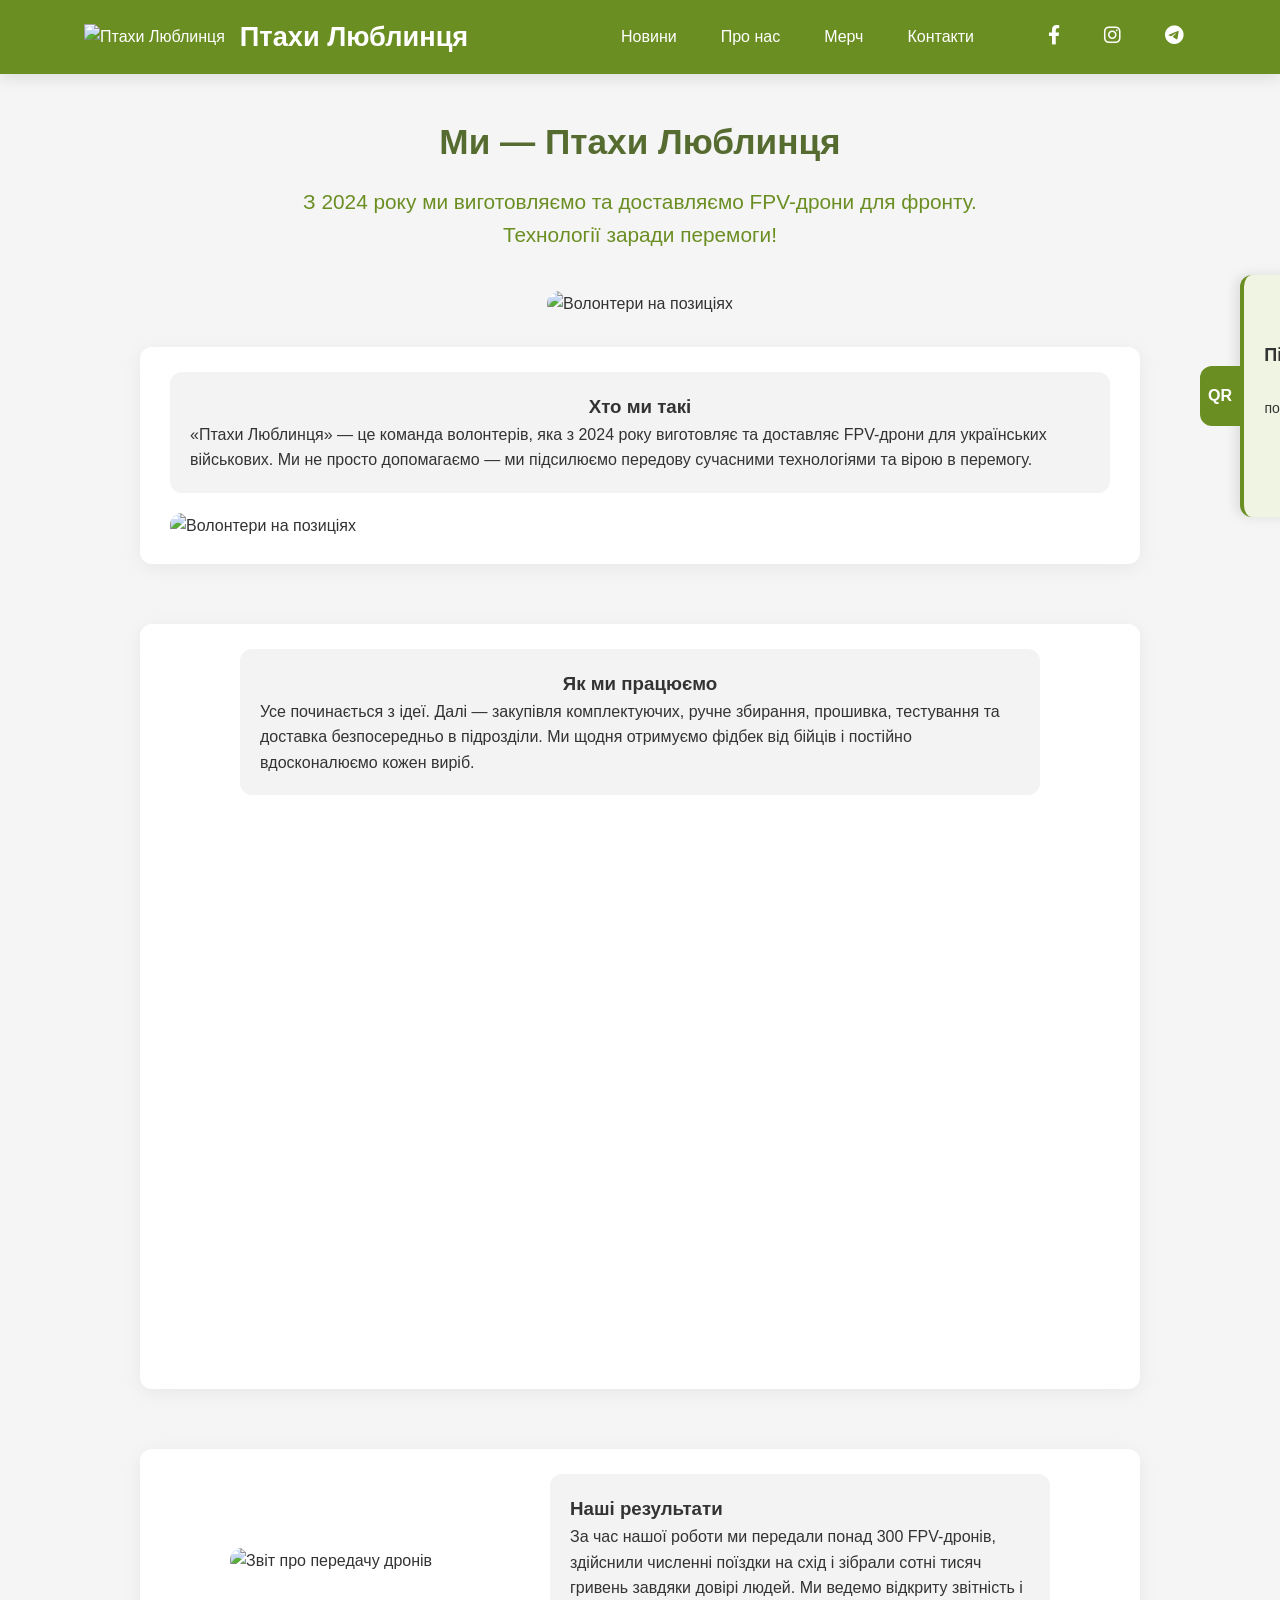
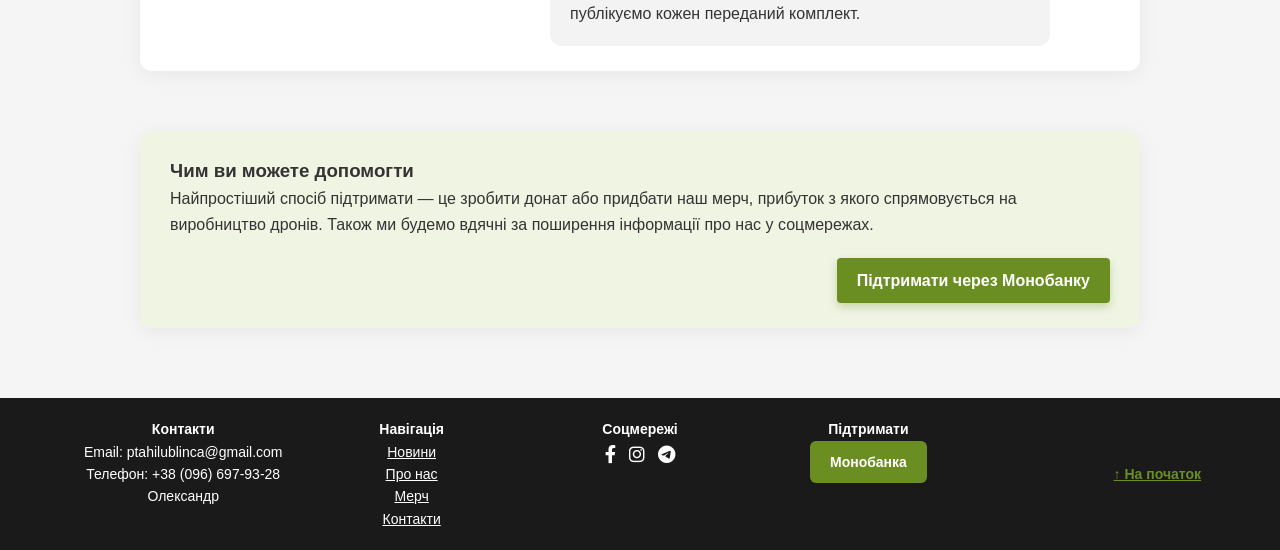
==== index.html @ 3c6cef3c "Add files via upload" ====
<!DOCTYPE html>
<html lang="uk">

<head>
  <meta charset="UTF-8">
  <meta name="viewport" content="width=device-width, initial-scale=1.0">
  <title>Птахи Люблинця - Волонтерська організація</title>
  <link rel="stylesheet" href="styles.css">
  <link rel="stylesheet" href="https://cdnjs.cloudflare.com/ajax/libs/font-awesome/6.0.0-beta3/css/all.min.css">
  <style>
    .donate-button {
      display: inline-block;
      background-color: #6b8e23;
      color: #fff;
      padding: 10px 20px;
      border-radius: 6px;
      text-decoration: none;
      font-weight: bold;
      transition: background-color 0.3s;
    }

    .donate-button:hover {
      background-color: #556b2f;
      ;
    }
  </style>
</head>

<body id="top">

  <header>
    <div class="container">

      <div class="logo">
        <a href="index.html"><img src="Images/шеврон-removebg-preview.png" alt="Птахи Люблинця"></a>
        <a href="index.html"><h1>Птахи Люблинця</h1></a>
      </div>
      <button class="burger" id="burger" aria-label="Меню" aria-expanded="false">
        <span></span><span></span><span></span>
      </button>
      <nav id="main-nav">
        <ul class="nav-links">
          <li><a href="index.html">Новини</a></li>
          <li><a href="about.html">Про нас</a></li>
          <li><a href="merch.html">Мерч</a></li>
          <li><a href="contacts.php">Контакти</a></li>
        </ul>
        <ul class="social-links">
          <li><a href="https://www.facebook.com/profile.php?id=61558131549424" target="_blank"><i
                class="fab fa-facebook-f"></i></a></li>
          <li><a href="https://www.instagram.com/ptah_lub?utm_source=ig_web_button_share_sheet&igsh=ZDNlZDc0MzIxNw=="
              target="_blank"><i class="fab fa-instagram"></i></a></li>
          <li><a href="https://t.me/ptahu_lub" target="_blank"><i class="fab fa-telegram-plane"></i></a></li>
        </ul>
      </nav>
    </div>
  </header>

  <section class="merch-hero">
    <h2>Ми — Птахи Люблинця</h2>
    <p>З 2024 року ми виготовляємо та доставляємо FPV-дрони для фронту. <br> Технології заради перемоги!</p>
  </section>
  <img src="Images/Всі разом.JPG" alt="Волонтери на позиціях" class="hero-img"
    style="display: block; max-width: 60%; height: auto; border-radius: 20px; margin-left: auto; margin-right: auto;">

  <div class="qr-banner-wide">
    <img src="Images/ptahilublinca.png" alt="QR код на LinkTree">
    <div class="qr-text">
      <h3>Підтримай Птахів Люблинця</h3>
      <p>Скануй QR-код або перейди за посиланням, щоб доєднатися до нашої спільноти.</p>
      <a href="https://linktr.ee/ptahilublinca" target="_blank" class="donate-button">Доєднатися</a>
    </div>
  </div>

  <div class="section-block" style="display: flex; align-items: center; gap: 20px;">
    <div class="text-block"
      style="flex: 1; display: flex; flex-direction: column; align-items: center; background-color: #f3f3f3; padding: 20px; border-radius: 12px;">
      <h3>Хто ми такі</h3>
      <p>«Птахи Люблинця» — це команда волонтерів, яка з 2024 року виготовляє та доставляє FPV-дрони для українських
        військових. Ми не просто допомагаємо — ми підсилюємо передову сучасними технологіями та вірою в перемогу.</p>
    </div>
    <img src="Images/DSC03865.jpg" alt="Волонтери на позиціях"
      style="max-width: 100%; height: auto; border-radius: 12px;">
  </div>


  <div class="section-block" style="display: flex; flex-direction: column; align-items: center; gap: 20px;">
    <div class="text-block"
      style="flex: 1; display: flex; flex-direction: column; align-items: center; background-color: #f3f3f3; padding: 20px; border-radius: 12px; max-width: 800px;">
      <h3>Як ми працюємо</h3>
      <p>Усе починається з ідеї. Далі — закупівля комплектуючих, ручне збирання, прошивка, тестування та доставка
        безпосередньо в підрозділи. Ми щодня отримуємо фідбек від бійців і постійно вдосконалюємо кожен виріб.</p>
    </div>
    <div class="video-wrapper" style="width: 100%; max-width: 800px;">
      <iframe width="100%" height="450" src="https://www.youtube.com/embed/M02qkyP3b8o" frameborder="0" allowfullscreen
        style="border-radius: 12px;"></iframe>
    </div>
  </div>


  <div class="section-block"
    style="display: flex; flex-wrap: wrap; align-items: center; justify-content: center; gap: 20px;">
    <img src="Images/Поїздка.jpg" alt="Звіт про передачу дронів"
      style="max-width: 300px; width: 100%; border-radius: 12px;">

    <div class="text-block" style="background-color: #f3f3f3; padding: 20px; border-radius: 12px; max-width: 500px;">
      <h3>Наші результати</h3>
      <p>За час нашої роботи ми передали понад 300 FPV-дронів, здійснили численні поїздки на схід і зібрали сотні тисяч
        гривень завдяки довірі людей. Ми ведемо відкриту звітність і публікуємо кожен переданий комплект.</p>
    </div>
  </div>


  <div class="section-block alternate-bg support-block">
    <div class="support-content">
      <div class="support-text">
        <h3>Чим ви можете допомогти</h3>
        <p>Найпростіший спосіб підтримати — це зробити донат або придбати наш мерч, прибуток з якого спрямовується на
          виробництво дронів. Також ми будемо вдячні за поширення інформації про нас у соцмережах.</p>
      </div>
      <div class="support-button">
        <a href="https://send.monobank.ua/jar/6HAFGo7Q5H" class="more-button" target="_blank">Підтримати через
          Монобанку</a>
      </div>
    </div>
  </div>


  <footer style="background-color: #1a1a1a; color: white; padding: 20px 0; text-align: center;">
    <div class="container"
      style="display: flex; flex-wrap: wrap; justify-content: space-between; gap: 20px; align-items: flex-start; font-size: 14px;">

      <div style="flex: 1; min-width: 180px;">
        <h4>Контакти</h4>
        <p>Email: ptahilublinca@gmail.com</p>
        <p>Телефон: +38 (096) 697-93-28</p>
        <p>Олександр</p>
      </div>

      <div style="flex: 1; min-width: 150px;">
        <h4>Навігація</h4>
        <ul style="list-style: none; padding: 0;">
          <li><a href="index.html" style="color: white;">Новини</a></li>
          <li><a href="about.html" style="color: white;">Про нас</a></li>
          <li><a href="merch.html" style="color: white;">Мерч</a></li>
          <li><a href="contacts.php" style="color: white;">Контакти</a></li>
        </ul>
      </div>

      <div style="flex: 1; min-width: 150px;">
        <h4>Соцмережі</h4>
        <div style="font-size: 18px;">
          <a href="https://www.facebook.com/profile.php?id=61558131549424" target="_blank"
            style="color: white; margin-right: 8px;"><i class="fab fa-facebook-f"></i></a>
          <a href="https://www.instagram.com/ptah_lub?utm_source=ig_web_button_share_sheet&igsh=ZDNlZDc0MzIxNw=="
            target="_blank" style="color: white; margin-right: 8px;"><i class="fab fa-instagram"></i></a>
          <a href="https://t.me/ptahu_lub" target="_blank" style="color: white;"><i
              class="fab fa-telegram-plane"></i></a>
        </div>
      </div>

      <div style="flex: 1; min-width: 150px;">
        <h4>Підтримати</h4>
        <a href="https://send.monobank.ua/jar/6HAFGo7Q5H" target="_blank" class="donate-button"
          style="font-size: 14px;">Монобанка</a>
      </div>

      <div style="flex: 1; min-width: 150px; text-align: right; align-self: center;">
        <a href="#top" style="color: #6b8e23; font-weight: bold; text-decoration: underline;">↑ На початок</a>
      </div>
    </div>

  </footer>

  <!-- QR FAB + Bottom Sheet (мобільні пристрої) -->
  <button class="qr-fab" id="qr-fab" aria-label="Підтримати — QR-код">
    <i class="fas fa-qrcode"></i>
  </button>

  <div class="qr-overlay" id="qr-overlay"></div>

  <div class="qr-sheet" id="qr-sheet">
    <div class="qr-sheet__handle"></div>
    <button class="qr-sheet__close" id="qr-close" aria-label="Закрити">&#215;</button>
    <img src="Images/ptahilublinca.png" alt="QR-код Птахи Люблинця">
    <h3>Підтримай Птахів Люблинця</h3>
    <p>Скануй QR-код або перейди за посиланням, щоб доєднатися до нашої спільноти.</p>
    <a href="https://linktr.ee/ptahilublinca" target="_blank" class="donate-button">Доєднатися</a>
  </div>

</body>

</html>

<script>
  // Intersection Observer для анімацій секцій
  const sections = document.querySelectorAll('.section-block');
  const observer = new IntersectionObserver((entries) => {
    entries.forEach(entry => {
      if (entry.isIntersecting) entry.target.classList.add('visible');
    });
  }, { threshold: 0.1 });
  sections.forEach(section => observer.observe(section));

  // Sticky header
  const header = document.querySelector('header');
  window.addEventListener('scroll', () => {
    header.classList.toggle('scrolled', window.scrollY > 50);
  });

  // Бургер-меню
  const burger = document.getElementById('burger');
  const nav = document.getElementById('main-nav');
  burger.addEventListener('click', () => {
    const isOpen = nav.classList.toggle('open');
    burger.classList.toggle('open', isOpen);
    burger.setAttribute('aria-expanded', isOpen);
  });
  // Закрити меню при кліку поза межами
  document.addEventListener('click', (e) => {
    if (!header.contains(e.target)) {
      nav.classList.remove('open');
      burger.classList.remove('open');
      burger.setAttribute('aria-expanded', false);
    }
  });

  // QR Bottom Sheet
  const qrFab = document.getElementById('qr-fab');
  const qrOverlay = document.getElementById('qr-overlay');
  const qrSheet = document.getElementById('qr-sheet');
  const qrClose = document.getElementById('qr-close');

  function openQR() {
    qrOverlay.classList.add('open');
    qrSheet.classList.add('open');
    document.body.style.overflow = 'hidden';
  }

  function closeQR() {
    qrOverlay.classList.remove('open');
    qrSheet.classList.remove('open');
    document.body.style.overflow = '';
  }

  qrFab.addEventListener('click', openQR);
  qrClose.addEventListener('click', closeQR);
  qrOverlay.addEventListener('click', closeQR);
</script>
---- styles.css ----
/* ============================================================
   CSS Variables (Design Tokens)
   ============================================================ */
:root {
    --color-primary: #6b8e23;
    --color-dark: #556b2f;
    --color-light-bg: #f0f4e3;
    --color-white: #ffffff;
    --color-text: #333333;
    --color-text-muted: #555555;
    --color-border: #dddddd;
    --shadow-sm: 0 2px 5px rgba(0, 0, 0, 0.1);
    --shadow-md: 0 4px 15px rgba(0, 0, 0, 0.1);
    --shadow-lg: 0 8px 25px rgba(0, 0, 0, 0.15);
    --radius-sm: 4px;
    --radius-md: 8px;
    --radius-lg: 12px;
    --transition: 0.3s ease-in-out;
}

/* ============================================================
   Reset & Base
   ============================================================ */
*,
*::before,
*::after {
    margin: 0;
    padding: 0;
    box-sizing: border-box;
}

html {
    scroll-behavior: smooth;
}

body {
    display: flex;
    flex-direction: column;
    min-height: 100vh;
    background-color: #f5f5f5;
    color: var(--color-text);
    font-family: 'Arial', sans-serif;
    line-height: 1.6;
    font-size: 16px;
}

main {
    flex: 1 0 auto;
    padding: 20px;
}

.container {
    width: 90%;
    max-width: 1200px;
    margin: 0 auto;
    padding: 0 15px;
}

/* ============================================================
   Header & Navigation
   ============================================================ */
header {
    background-color: var(--color-primary);
    color: var(--color-white);
    padding: 15px 0;
    position: sticky;
    top: 0;
    z-index: 100;
    box-shadow: var(--shadow-md);
    transition: all var(--transition);
}

header.scrolled {
    padding: 10px 0;
    background-color: var(--color-dark);
    box-shadow: 0 3px 10px rgba(0, 0, 0, 0.2);
}

header .container {
    display: flex;
    align-items: center;
    justify-content: space-between;
    flex-wrap: wrap;
    padding: 0 20px;
}

/* Logo */
.logo {
    display: flex;
    align-items: center;
    gap: 15px;
}

.logo img {
    height: 50px;
    width: auto;
    transition: transform var(--transition);
}

.logo:hover img {
    transform: scale(1.1);
}

.logo h1 {
    font-size: 1.7rem;
    font-weight: 700;
}

/* Посилання у логотипі — без стандартного вигляду браузера */
.logo a {
    color: inherit;
    text-decoration: none;
}

.logo a:hover h1 {
    color: #cddc39;
    transition: color var(--transition);
}

/* Nav */
nav {
    display: flex;
    align-items: center;
}

.nav-links,
.social-links {
    list-style: none;
    display: flex;
    align-items: center;
}

.nav-links {
    margin-right: 30px;
    flex-wrap: wrap;
}

.nav-links li,
.social-links li {
    margin-left: 20px;
}

.nav-links a,
.social-links a {
    color: var(--color-white);
    text-decoration: none;
    font-weight: 500;
    padding: 8px 12px;
    border-radius: var(--radius-sm);
    transition: all var(--transition);
}

.nav-links a:hover {
    color: #cddc39;
    background-color: rgba(255, 255, 255, 0.2);
    transform: translateY(-3px);
}

.social-links a {
    font-size: 1.2rem;
}

.social-links a:hover {
    color: #cddc39;
    transform: scale(1.1);
}

/* Burger Menu */
.burger {
    display: none;
    flex-direction: column;
    justify-content: space-between;
    width: 28px;
    height: 20px;
    cursor: pointer;
    background: none;
    border: none;
    padding: 0;
    z-index: 200;
}

.burger span {
    display: block;
    width: 100%;
    height: 3px;
    background-color: var(--color-white);
    border-radius: 3px;
    transition: all var(--transition);
}

.burger.open span:nth-child(1) {
    transform: translateY(8.5px) rotate(45deg);
}

.burger.open span:nth-child(2) {
    opacity: 0;
}

.burger.open span:nth-child(3) {
    transform: translateY(-8.5px) rotate(-45deg);
}

/* ============================================================
   Footer
   ============================================================ */
footer {
    background-color: var(--color-dark);
    color: var(--color-white);
    text-align: center;
    padding: 20px 0;
    margin-top: 40px;
    flex-shrink: 0;
}

/* ============================================================
   Sections (shared blocks)
   ============================================================ */
.section-block {
    display: flex;
    align-items: flex-start;
    gap: 20px;
    width: 100%;
    max-width: 1000px;
    margin: 30px auto;
    padding: 25px 30px;
    border-radius: var(--radius-lg);
    background-color: var(--color-white);
    box-shadow: 0 4px 20px rgba(0, 0, 0, 0.06);
    opacity: 0;
    transform: translateY(20px);
    transition: all 0.6s ease-in-out;
    flex-wrap: wrap;
}

.section-block.visible {
    opacity: 1;
    transform: translateY(0);
}

.section-block.alternate-bg {
    background-color: var(--color-light-bg);
}

.section-block img {
    width: 100%;
    max-width: 100%;
    height: auto;
    border-radius: var(--radius-md);
}

.section-block p {
    flex: 1;
    margin-top: 0;
}

/* Video wrapper (16:9)
   position:relative обов'язковий на ВСІХ .video-wrapper,
   щоб вкладений iframe з position:absolute відображався коректно */
.video-wrapper {
    width: 100%;
    max-width: 1000px;
    margin: 20px auto 0;
    padding-bottom: 56.25%;
    position: relative;
    overflow: hidden;
    border-radius: 10px;
}

/* Розширення для відео всередині section-block */
.section-block .video-wrapper {
    flex: 1 1 100%;
}

.video-wrapper iframe {
    position: absolute;
    top: 0;
    left: 0;
    width: 100%;
    height: 100%;
    border: none;
    border-radius: 10px;
    transition: transform var(--transition), box-shadow var(--transition);
}

.video-wrapper:hover iframe {
    transform: scale(1.02);
    box-shadow: 0 10px 20px rgba(0, 0, 0, 0.25);
}

/* Анімація фотографій при наведенні (section-block, text-block) */
.section-block img,
.text-block img {
    transition: transform var(--transition), opacity var(--transition);
}

.section-block img:hover,
.text-block img:hover {
    transform: scale(1.05);
    opacity: 0.9;
}

/* Головне фото на головній сторінці */
.hero-img {
    transition: transform 0.4s ease-in-out, opacity 0.4s ease-in-out,
                box-shadow 0.4s ease-in-out;
}

.hero-img:hover {
    transform: scale(1.03);
    opacity: 0.93;
    box-shadow: 0 12px 30px rgba(0, 0, 0, 0.2);
}

/* ============================================================
   Hero blocks
   ============================================================ */
.hero-common,
.contacts-hero {
    text-align: justify;
    margin: 40px 0;
}

.hero-common h2,
.contacts-hero h2 {
    font-size: 2rem;
    color: var(--color-dark);
    margin-bottom: 10px;
    transition: all 0.4s ease;
}

.contacts-hero:hover h2 {
    transform: scale(1.02);
    text-shadow: 1px 1px 3px rgba(85, 107, 47, 0.3);
}

.hero-common p,
.contacts-hero p {
    font-size: 1.2rem;
    color: var(--color-primary);
    font-weight: 500;
    transition: all 0.4s ease;
}

.contacts-hero:hover p {
    letter-spacing: 0.5px;
    color: var(--color-dark);
}

/* ============================================================
   Merch Hero
   ============================================================ */
.merch-hero {
    text-align: center;
    margin: 40px 0;
    padding: 0 20px;
}

.merch-hero h2 {
    font-size: 2.2rem;
    color: var(--color-dark);
    margin-bottom: 15px;
    transition: all 0.4s ease;
    display: inline-block;
}

.merch-hero:hover h2 {
    color: var(--color-primary);
    transform: translateY(-3px);
    text-shadow: 0 2px 8px rgba(107, 142, 35, 0.3);
}

.merch-hero p {
    font-size: 1.3rem;
    color: var(--color-primary);
    font-weight: 500;
    max-width: 800px;
    margin: 0 auto;
    transition: all 0.4s ease 0.1s;
}

.merch-hero:hover p {
    color: var(--color-dark);
    letter-spacing: 0.5px;
}

/* ============================================================
   Merch Grid & Items
   ============================================================ */
.merch-grid {
    display: flex;
    flex-wrap: wrap;
    justify-content: center;
    gap: 30px;
    padding: 0 20px;
    margin: 40px auto;
    max-width: 1400px;
}

.merch-item {
    background: var(--color-white);
    border-radius: var(--radius-lg);
    overflow: hidden;
    box-shadow: 0 5px 15px rgba(0, 0, 0, 0.1);
    transition: all var(--transition);
    display: flex;
    flex-direction: column;
    width: 350px;
    max-width: 100%;
}

.merch-item:hover {
    transform: translateY(-8px);
    box-shadow: var(--shadow-lg);
}

.merch-category {
    background-color: var(--color-dark);
    color: var(--color-white);
    padding: 12px;
    font-weight: bold;
    text-align: center;
    font-size: 1.1rem;
    text-transform: uppercase;
    letter-spacing: 1px;
}

.merch-item img {
    width: 90%;
    height: 250px;
    object-fit: cover;
    padding: 20px;
    border-radius: 25px;
    transition: all 0.4s ease;
    margin: 0 auto;
    display: block;
}

.merch-item:hover img {
    transform: scale(1.03);
    border-radius: 15px;
}

.merch-content {
    padding: 0 20px 20px;
    flex-grow: 1;
    display: flex;
    flex-direction: column;
}

.merch-item h3 {
    color: var(--color-dark);
    margin: 15px 0 10px;
    font-size: 1.4rem;
    text-align: center;
    position: relative;
    padding-bottom: 10px;
}

.merch-item h3::after {
    content: '';
    position: absolute;
    bottom: 0;
    left: 50%;
    transform: translateX(-50%);
    width: 60px;
    height: 3px;
    background-color: var(--color-primary);
}

.merch-item p {
    color: var(--color-text-muted);
    margin: 10px 0 15px;
    line-height: 1.6;
    font-size: 0.95rem;
    flex-grow: 1;
}

.merch-item .price {
    font-size: 1.3rem;
    font-weight: bold;
    color: var(--color-primary);
    margin: 10px 0;
    text-align: center;
}

/* ============================================================
   Buttons
   ============================================================ */
.submit-btn,
.buy-btn,
.more-button {
    display: inline-block;
    background-color: var(--color-primary);
    color: var(--color-white);
    border: none;
    padding: 12px 30px;
    font-size: 1rem;
    font-weight: 600;
    border-radius: var(--radius-sm);
    cursor: pointer;
    transition: all var(--transition);
    text-decoration: none;
    text-align: center;
}

.submit-btn:hover,
.buy-btn:hover,
.more-button:hover {
    background-color: var(--color-dark);
}

.buy-btn {
    display: block;
    width: 80%;
    margin: 15px auto 20px;
    padding: 12px;
    border-radius: 6px;
    font-weight: bold;
    font-size: 1rem;
    text-transform: uppercase;
    letter-spacing: 1px;
}

.buy-btn:hover {
    background-color: var(--color-dark);
    transform: translateY(-2px);
    box-shadow: 0 5px 10px rgba(85, 107, 47, 0.3);
}

.more-button {
    margin-top: 20px;
    padding: 10px 20px;
    box-shadow: 0 4px 8px rgba(107, 142, 35, 0.3);
}

.more-button:hover {
    transform: translateY(-3px) scale(1.05);
    box-shadow: 0 8px 15px rgba(107, 142, 35, 0.4);
}

.support-button {
    text-align: right;
}

.right-button {
    float: right;
}

/* ============================================================
   Contacts page
   ============================================================ */
.contacts-container {
    display: grid;
    grid-template-columns: 1fr 1fr;
    gap: 40px;
    margin: 40px 0;
}

.contact-info,
.contact-form {
    background: var(--color-white);
    padding: 30px;
    border-radius: var(--radius-md);
    box-shadow: 0 3px 10px rgba(0, 0, 0, 0.1);
}

.contact-info h3 {
    color: var(--color-dark);
    margin: 25px 0 15px;
    display: flex;
    align-items: center;
    gap: 10px;
}

.contact-info h3:first-child {
    margin-top: 0;
}

.contact-info h3 i {
    color: var(--color-primary);
}

.contact-info p {
    margin-bottom: 10px;
    padding-left: 30px;
}

.social-section {
    margin-top: 40px;
}

.social-buttons {
    display: flex;
    gap: 15px;
    margin-top: 15px;
    padding-left: 30px;
    flex-wrap: wrap;
}

.social-button {
    width: 40px;
    height: 40px;
    border-radius: 50%;
    display: flex;
    align-items: center;
    justify-content: center;
    color: var(--color-white);
    font-size: 1.2rem;
    transition: transform var(--transition);
}

.social-button:hover {
    transform: translateY(-3px);
}

.fb,
.inst,
.tg {
    background-color: var(--color-primary);
}

.contact-form h3 {
    color: var(--color-dark);
    margin-bottom: 25px;
    font-size: 1.5rem;
}

.form-group {
    margin-bottom: 20px;
}

.form-group label {
    display: block;
    margin-bottom: 8px;
    font-weight: 600;
    color: var(--color-dark);
}

.form-group input,
.form-group textarea {
    width: 100%;
    padding: 12px;
    border: 1px solid var(--color-border);
    border-radius: var(--radius-sm);
    font-size: 1rem;
    transition: border-color var(--transition);
    font-family: inherit;
}

.form-group input:focus,
.form-group textarea:focus {
    border-color: var(--color-primary);
    outline: none;
}

/* Contacts grid */
.contacts-grid {
    display: grid;
    grid-template-columns: repeat(auto-fit, minmax(280px, 1fr));
    gap: 30px;
    margin: 40px 0;
}

.contacts-item {
    background: var(--color-white);
    border-radius: var(--radius-md);
    overflow: hidden;
    box-shadow: 0 3px 10px rgba(0, 0, 0, 0.1);
    transition: transform var(--transition), box-shadow var(--transition);
}

.contacts-item:hover {
    transform: translateY(-5px);
    box-shadow: var(--shadow-lg);
}

.contacts-category {
    background-color: var(--color-dark);
    color: var(--color-white);
    padding: 10px;
    font-weight: bold;
    transition: all var(--transition);
}

.contacts-item:hover .contacts-category {
    background-color: var(--color-primary);
    letter-spacing: 1px;
}

.contacts-item img {
    width: 100%;
    height: 300px;
    object-fit: cover;
    padding: 20px;
    transition: transform 0.4s ease, padding var(--transition);
}

.contacts-item:hover img {
    transform: scale(0.98);
    padding: 15px;
}

.contacts-item h3 {
    color: var(--color-dark);
    margin: 10px 0;
    padding: 0 20px;
    font-size: 1.3rem;
    transition: all var(--transition);
    position: relative;
}

.contacts-item:hover h3 {
    color: #3a4a1f;
    transform: scale(1.02);
}

.contacts-item h3::after {
    content: '';
    position: absolute;
    bottom: -5px;
    left: 50%;
    transform: translateX(-50%) scaleX(0);
    width: 50px;
    height: 2px;
    background-color: var(--color-primary);
    transition: transform var(--transition);
}

.contacts-item:hover h3::after {
    transform: translateX(-50%) scaleX(1);
}

/* ============================================================
   About page
   ============================================================ */
.about-section {
    margin-bottom: 50px;
}

.about-content {
    display: flex;
    gap: 30px;
    align-items: center;
    margin-top: 30px;
}

.about-image {
    width: 50%;
    border-radius: var(--radius-md);
    box-shadow: 0 4px 8px rgba(0, 0, 0, 0.1);
    transition: all 0.4s ease-in-out;
}

.about-image:hover {
    transform: scale(1.03) rotate(1deg);
    box-shadow: var(--shadow-lg);
    filter: brightness(1.05) contrast(1.05);
}

.about-text {
    width: 50%;
}

.about-text p {
    margin-bottom: 20px;
}

/* Team */
.team-section {
    margin: 60px 0;
}

.team-grid {
    display: flex;
    flex-wrap: wrap;
    justify-content: center;
    gap: 30px;
    margin-top: 40px;
}

.team-member {
    flex: 0 1 250px;
    max-width: 300px;
    background: var(--color-white);
    padding: 25px;
    border-radius: var(--radius-md);
    box-shadow: var(--shadow-sm);
    text-align: center;
    transition: all var(--transition);
}

.team-member:hover {
    transform: translateY(-5px);
    box-shadow: 0 10px 20px rgba(0, 0, 0, 0.1);
}

.team-member img {
    width: 150px;
    height: 150px;
    border-radius: 50%;
    object-fit: cover;
    margin-bottom: 15px;
    border: 3px solid var(--color-primary);
    transform: scale(0.95);
    transition: all 0.3s cubic-bezier(0.25, 0.46, 0.45, 0.94);
}

.team-member:hover img {
    transform: scale(1.05) translateY(-5px);
    border-color: #a2c523;
    box-shadow: 0 5px 15px rgba(0, 0, 0, 0.2);
}

.team-member h3 {
    color: var(--color-dark);
    margin-bottom: 5px;
}

.position {
    color: var(--color-primary);
    font-weight: 600;
    margin-bottom: 10px;
}

.bio {
    font-size: 0.9rem;
    color: #666;
}

/* Achievements */
.achievements {
    margin: 60px 0;
}

.achievements-list {
    display: grid;
    grid-template-columns: repeat(auto-fill, minmax(200px, 1fr));
    gap: 30px;
    margin-top: 40px;
}

.achievement-item {
    background: var(--color-white);
    padding: 30px 20px;
    border-radius: var(--radius-md);
    box-shadow: var(--shadow-sm);
    text-align: center;
    transition: transform var(--transition);
}

.achievement-item:hover {
    transform: translateY(-5px);
}

.achievement-item i {
    font-size: 2.5rem;
    color: var(--color-primary);
    margin-bottom: 15px;
}

.achievement-item p {
    font-weight: 600;
    color: var(--color-dark);
}

/* ============================================================
   Text & Image blocks (shared animations)
   ============================================================ */
.text-block {
    transition: transform var(--transition), opacity var(--transition);
}

.text-block:hover,
.text-block:hover p,
.text-block:hover h3 {
    transform: translateY(-5px);
}

.support-block {
    transition: all 0.4s ease;
}

.support-block:hover {
    background-color: #f0f4e8 !important;
}

.support-text {
    transition: all 0.4s ease;
}

.support-block:hover .support-text {
    transform: translateX(10px);
}

/* ============================================================
   QR Banner (slide-in from right)
   ============================================================ */
.qr-banner-wide {
    position: fixed;
    top: 275px;
    right: -260px;
    width: 300px;
    height: auto;
    background-color: var(--color-light-bg);
    border-left: 4px solid var(--color-primary);
    box-shadow: -4px 0 12px rgba(0, 0, 0, 0.1);
    padding: 20px;
    z-index: 1000;
    display: flex;
    flex-direction: column;
    align-items: center;
    gap: 10px;
    border-radius: 12px 0 0 12px;
    transition: right var(--transition);
}

.qr-banner-wide:hover {
    right: 0;
}

.qr-banner-wide::before {
    content: "QR";
    position: absolute;
    left: -44px;
    top: 50%;
    transform: translateY(-50%);
    width: 40px;
    height: 60px;
    background-color: var(--color-primary);
    color: var(--color-white);
    display: flex;
    align-items: center;
    justify-content: center;
    font-weight: bold;
    border-radius: 12px 0 0 12px;
    cursor: pointer;
}

.qr-banner-wide img {
    width: 80%;
    height: auto;
    border-radius: var(--radius-md);
    transition: opacity var(--transition);
}

.qr-banner-wide .qr-text {
    text-align: center;
}

.qr-banner-wide h3 {
    font-size: 18px;
    margin: 10px 0 5px;
}

.qr-banner-wide p {
    font-size: 14px;
    margin: 0 0 10px;
}

.qr-banner-wide .donate-button {
    background-color: var(--color-primary);
    color: var(--color-white);
    padding: 10px 16px;
    border-radius: 6px;
    text-decoration: none;
    font-weight: bold;
    transition: background-color var(--transition);
}

.qr-banner-wide .donate-button:hover {
    background-color: var(--color-dark);
}

/* ============================================================
   Donate fixed button
   ============================================================ */
.donate-fixed {
    position: fixed;
    top: 10px;
    left: 50%;
    transform: translateX(-50%);
    z-index: 999;
    background-color: var(--color-primary);
    padding: 10px 20px;
    border-radius: var(--radius-md);
    box-shadow: 0 4px 12px rgba(0, 0, 0, 0.15);
}

.donate-fixed a {
    color: var(--color-white);
    text-decoration: none;
    font-weight: bold;
    font-size: 16px;
}

.donate-fixed a:hover {
    opacity: 0.85;
}

/* ============================================================
   Mobile QR FAB + Bottom Sheet
   ============================================================ */

/* Плаваюча кнопка (видима лише на мобільних) */
.qr-fab {
    display: none; /* Показуємо тільки в media query */
    position: fixed;
    bottom: 24px;
    right: 20px;
    z-index: 1100;
    width: 56px;
    height: 56px;
    border-radius: 50%;
    background-color: var(--color-primary);
    color: var(--color-white);
    border: none;
    cursor: pointer;
    box-shadow: 0 4px 16px rgba(107, 142, 35, 0.5);
    font-size: 1.4rem;
    align-items: center;
    justify-content: center;
    transition: transform var(--transition), background-color var(--transition);
}

.qr-fab:hover,
.qr-fab:active {
    background-color: var(--color-dark);
    transform: scale(1.1);
}

/* Затемнення фону */
.qr-overlay {
    display: none;
    position: fixed;
    inset: 0;
    background: rgba(0, 0, 0, 0.5);
    z-index: 1200;
    opacity: 0;
    transition: opacity 0.3s ease;
}

.qr-overlay.open {
    display: block;
    opacity: 1;
}

/* Bottom Sheet */
.qr-sheet {
    display: none;
    position: fixed;
    bottom: 0;
    left: 0;
    right: 0;
    z-index: 1300;
    background: var(--color-white);
    border-radius: 20px 20px 0 0;
    padding: 24px 20px 36px;
    box-shadow: 0 -6px 30px rgba(0, 0, 0, 0.2);
    transform: translateY(100%);
    transition: transform 0.35s cubic-bezier(0.32, 0.72, 0, 1);
    text-align: center;
}

.qr-sheet.open {
    display: flex;
    flex-direction: column;
    align-items: center;
    gap: 12px;
    transform: translateY(0);
}

/* Ручка-індикатор зверху */
.qr-sheet__handle {
    width: 36px;
    height: 4px;
    background: #ddd;
    border-radius: 2px;
    margin-bottom: 4px;
}

/* Кнопка закрити */
.qr-sheet__close {
    position: absolute;
    top: 16px;
    right: 18px;
    background: none;
    border: none;
    font-size: 1.5rem;
    color: #888;
    cursor: pointer;
    line-height: 1;
    padding: 4px;
}

.qr-sheet__close:hover {
    color: var(--color-dark);
}

.qr-sheet img {
    width: 160px;
    height: 160px;
    object-fit: contain;
    border-radius: var(--radius-md);
    border: 2px solid var(--color-light-bg);
}

.qr-sheet h3 {
    font-size: 1.1rem;
    color: var(--color-dark);
    margin: 0;
}

.qr-sheet p {
    font-size: 0.9rem;
    color: #666;
    margin: 0;
    padding: 0 10px;
}

.qr-sheet .donate-button {
    display: inline-block;
    background-color: var(--color-primary);
    color: var(--color-white);
    padding: 12px 28px;
    border-radius: 8px;
    text-decoration: none;
    font-weight: bold;
    font-size: 1rem;
    transition: background-color var(--transition);
    margin-top: 4px;
}

.qr-sheet .donate-button:hover {
    background-color: var(--color-dark);
}

/* ============================================================
   RESPONSIVE — Tablet (max 768px)
   ============================================================ */
@media (max-width: 768px) {

    /* Показуємо FAB-кнопку */
    .qr-fab {
        display: flex;
    }

    .burger {
        display: flex;
    }

    nav {
        display: none;
        position: absolute;
        top: 100%;
        left: 0;
        right: 0;
        background-color: var(--color-dark);
        flex-direction: column;
        align-items: center;
        padding: 20px;
        gap: 15px;
        box-shadow: 0 8px 20px rgba(0, 0, 0, 0.2);
    }

    nav.open {
        display: flex;
    }

    .nav-links {
        flex-direction: column;
        align-items: center;
        gap: 8px;
        margin-right: 0;
    }

    .nav-links li,
    .social-links li {
        margin-left: 0;
    }

    .social-links {
        justify-content: center;
        gap: 10px;
    }

    header .container {
        padding: 0 15px;
        position: relative;
    }

    .logo h1 {
        font-size: 1.4rem;
    }

    .logo img {
        height: 42px;
    }

    /* Section blocks */
    .section-block {
        flex-direction: column;
        padding: 20px;
        gap: 15px;
    }

    .section-block p {
        font-size: 1rem;
    }

    /* Hero */
    .hero-common h2,
    .contacts-hero h2,
    .merch-hero h2 {
        font-size: 1.6rem;
        text-align: center;
    }

    .hero-common p,
    .contacts-hero p,
    .merch-hero p {
        font-size: 1.05rem;
        text-align: center;
    }

    /* Contacts */
    .contacts-container {
        grid-template-columns: 1fr;
        gap: 25px;
    }

    .contact-info,
    .contact-form {
        padding: 22px;
    }

    .contact-form h3 {
        font-size: 1.35rem;
    }

    .contact-info p {
        padding-left: 15px;
    }

    .social-buttons {
        padding-left: 0;
        gap: 12px;
    }

    /* About */
    .about-content {
        flex-direction: column;
    }

    .about-image,
    .about-text {
        width: 100%;
    }

    /* Team / Achievements */
    .team-grid,
    .achievements-list {
        grid-template-columns: 1fr 1fr;
    }

    /* Merch */
    .merch-item {
        width: 100%;
        max-width: 400px;
    }

    /* QR Banner — hide on tablet/mobile to avoid overlap */
    .qr-banner-wide {
        display: none;
    }
}

/* ============================================================
   RESPONSIVE — Mobile (max 480px)
   ============================================================ */
@media (max-width: 480px) {
    body {
        font-size: 15px;
    }

    main {
        padding: 10px;
    }

    header {
        padding: 10px 0;
    }

    .logo img {
        height: 36px;
    }

    .logo h1 {
        font-size: 1.2rem;
    }

    /* Section blocks */
    .section-block {
        padding: 15px;
        margin: 15px auto;
        gap: 10px;
    }

    .section-block p {
        font-size: 0.95rem;
    }

    .section-block img {
        border-radius: 6px;
    }

    /* Hero */
    .hero-common h2,
    .contacts-hero h2,
    .merch-hero h2 {
        font-size: 1.3rem;
        margin-bottom: 8px;
    }

    .hero-common p,
    .contacts-hero p,
    .merch-hero p {
        font-size: 1rem;
    }

    /* Contacts */
    .contact-info,
    .contact-form {
        padding: 18px;
        border-radius: 6px;
    }

    .contact-form h3 {
        font-size: 1.2rem;
    }

    .form-group label {
        font-size: 0.95rem;
    }

    .form-group input,
    .form-group textarea {
        padding: 10px;
        font-size: 0.95rem;
    }

    .contact-info h3 {
        font-size: 1.05rem;
        gap: 8px;
    }

    .contact-info p {
        padding-left: 8px;
        font-size: 0.9rem;
    }

    .social-button {
        width: 36px;
        height: 36px;
        font-size: 1rem;
    }

    .social-buttons {
        gap: 10px;
    }

    /* Team / Achievements */
    .team-grid,
    .achievements-list {
        grid-template-columns: 1fr;
    }

    .team-member img {
        width: 120px;
        height: 120px;
    }

    /* Merch */
    .merch-item {
        width: 100%;
    }

    .merch-item img {
        height: 200px;
    }

    .merch-item h3 {
        font-size: 1.2rem;
    }

    .buy-btn {
        width: 90%;
        font-size: 0.95rem;
    }

    /* Contacts grid */
    .contacts-grid {
        grid-template-columns: 1fr;
        gap: 20px;
    }

    .contacts-item img {
        height: 200px;
        padding: 12px;
    }

    /* Donate fixed */
    .donate-fixed {
        font-size: 14px;
        padding: 8px 14px;
        top: 6px;
    }
}
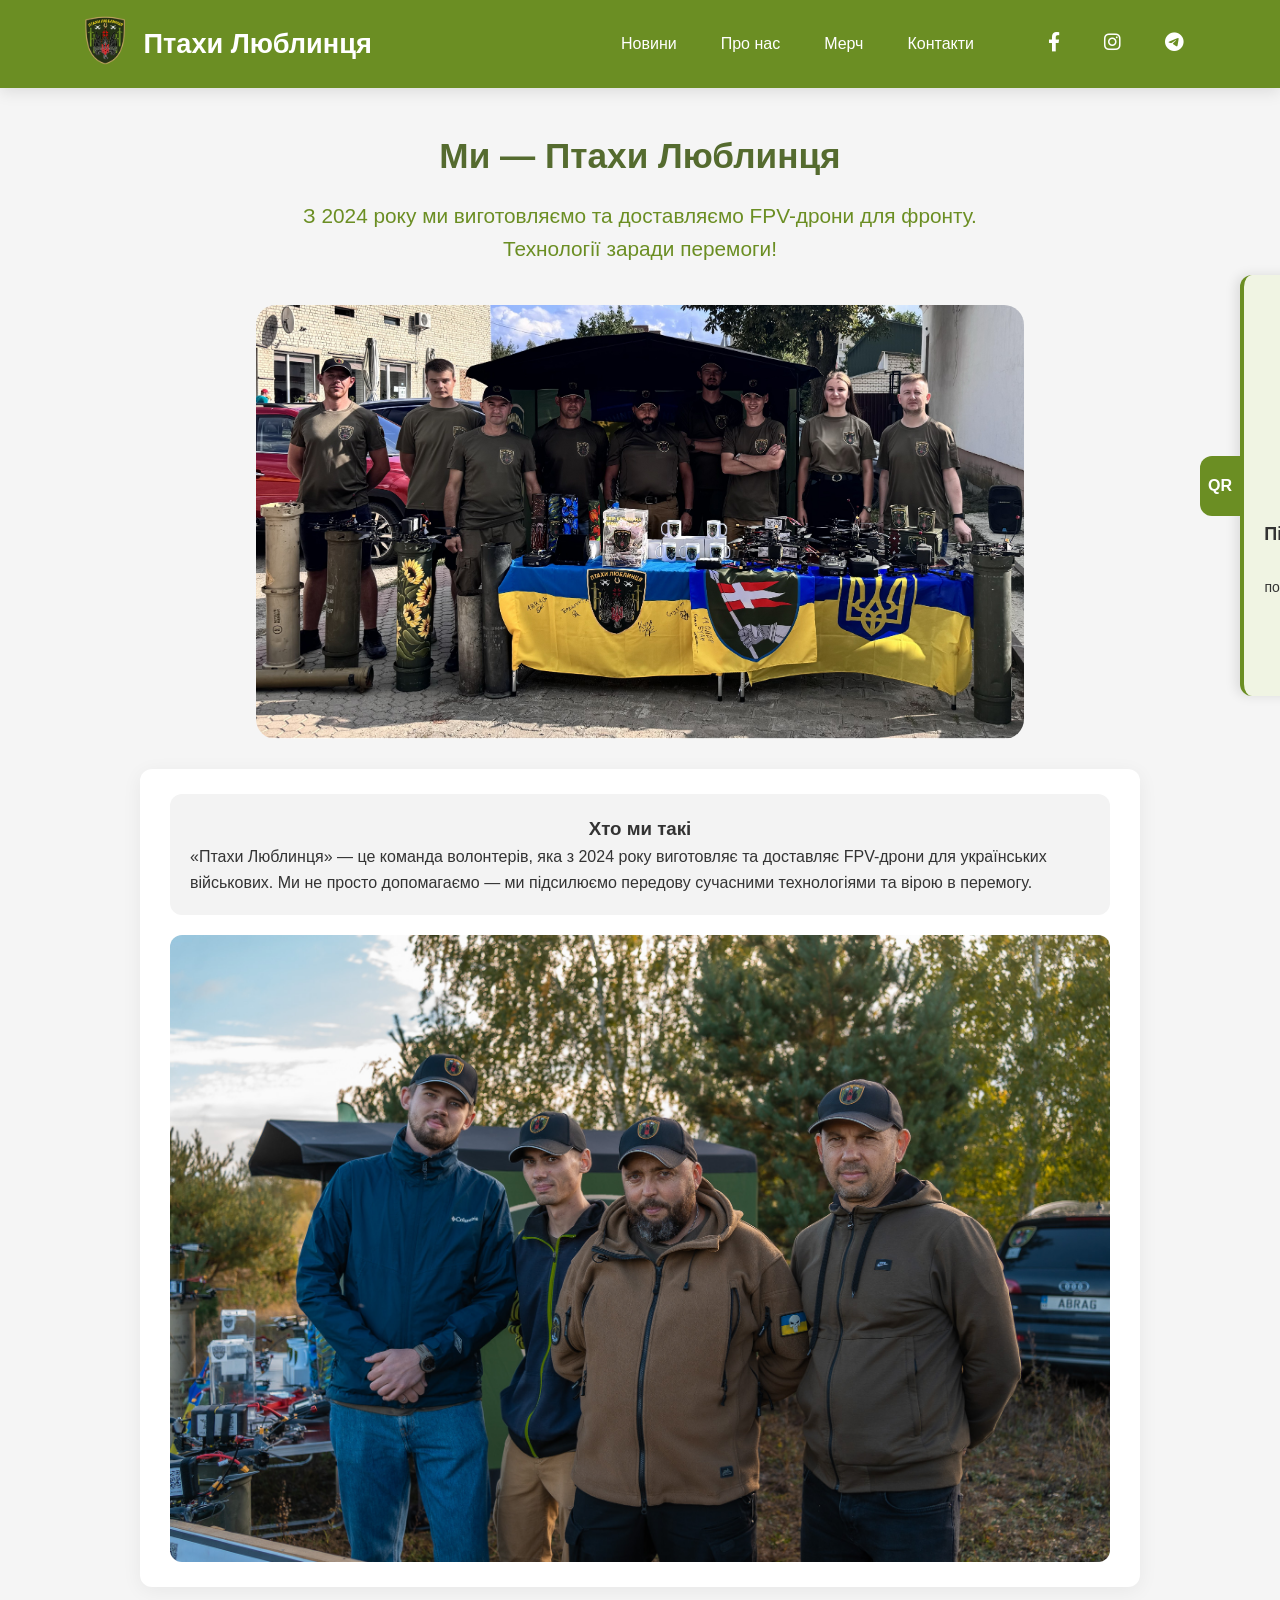
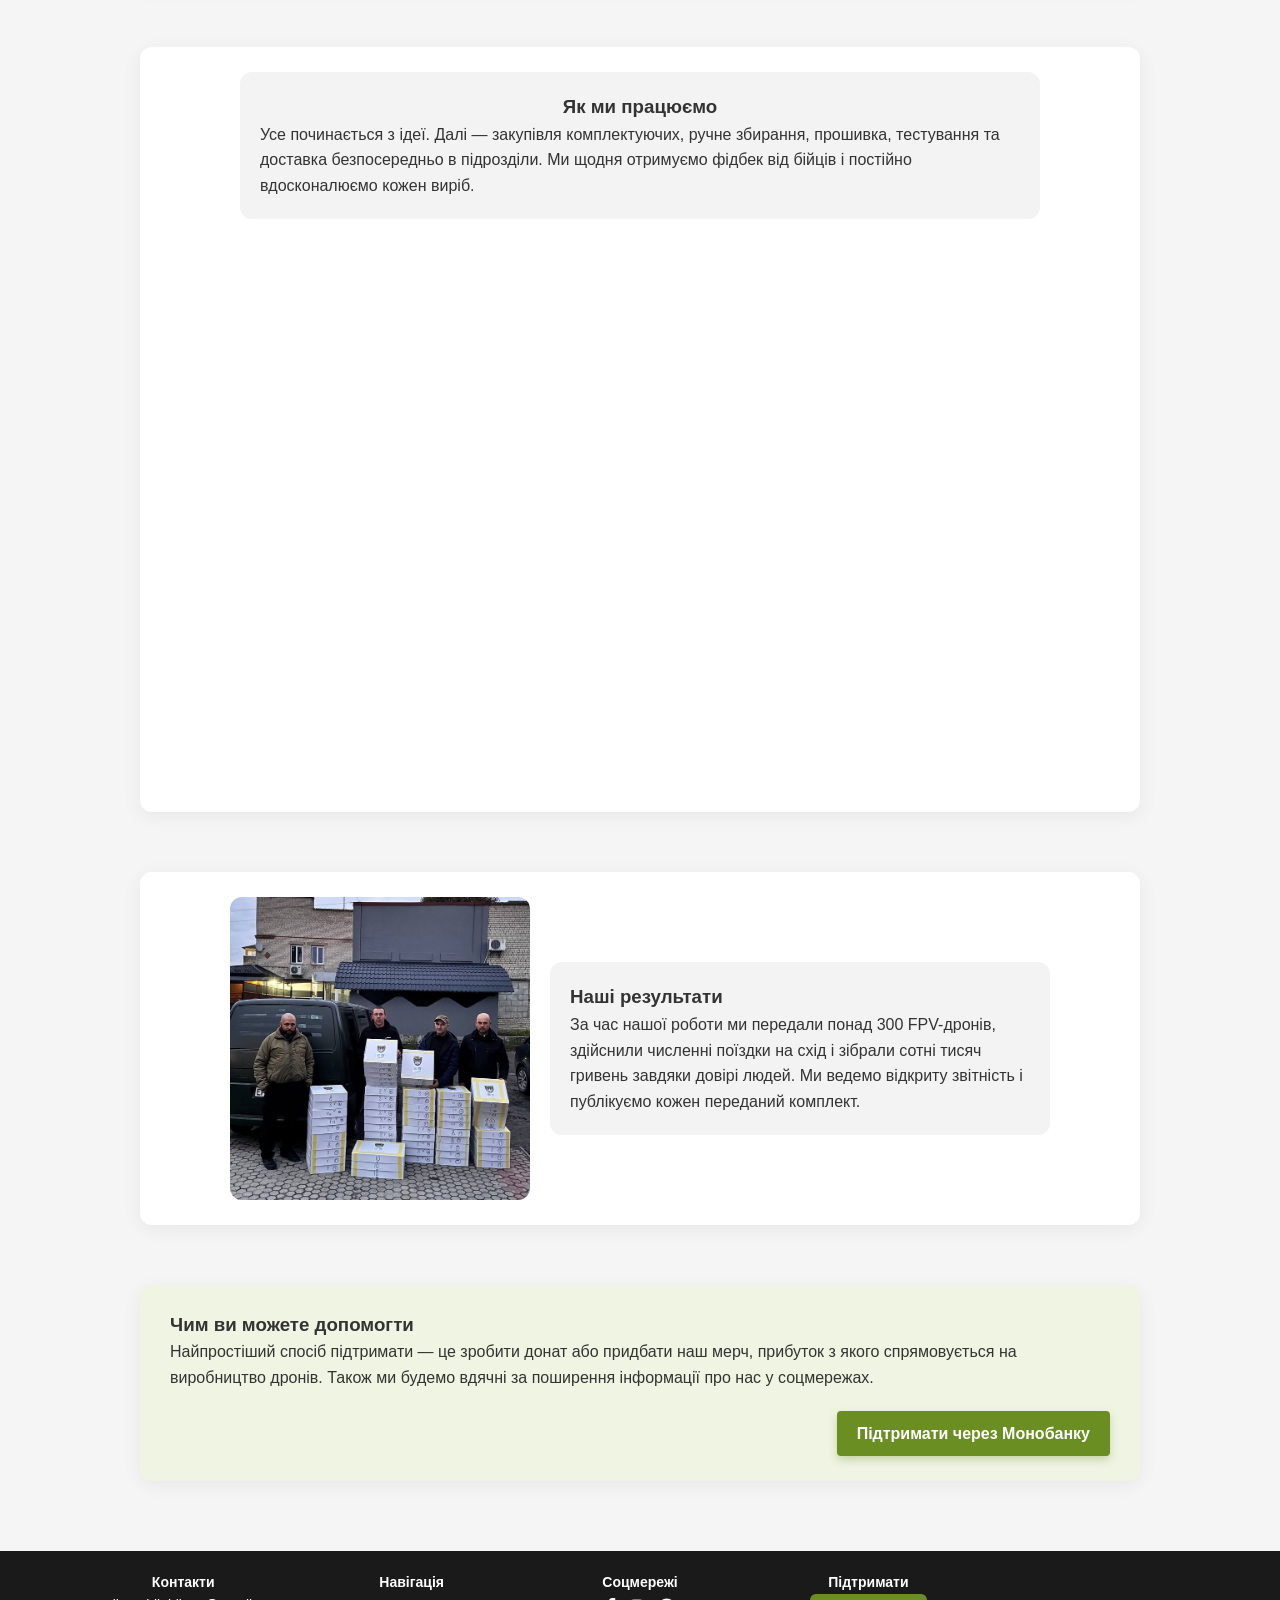
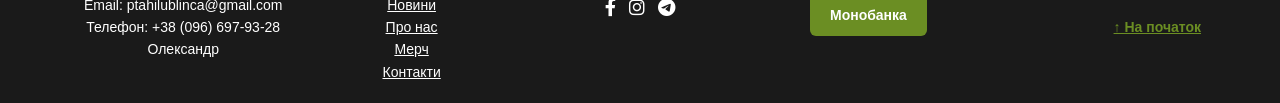
==== commit 37395861: "Refactor HTML structure and update content" ====
--- a/index.html
+++ b/index.html
@@ -43,7 +43,7 @@
           <li><a href="index.html">Новини</a></li>
           <li><a href="about.html">Про нас</a></li>
           <li><a href="merch.html">Мерч</a></li>
-          <li><a href="contacts.php">Контакти</a></li>
+          <li><a href="contacts.html">Контакти</a></li>
         </ul>
         <ul class="social-links">
           <li><a href="https://www.facebook.com/profile.php?id=61558131549424" target="_blank"><i
@@ -246,4 +246,4 @@
   qrFab.addEventListener('click', openQR);
   qrClose.addEventListener('click', closeQR);
   qrOverlay.addEventListener('click', closeQR);
-</script>+</script>
